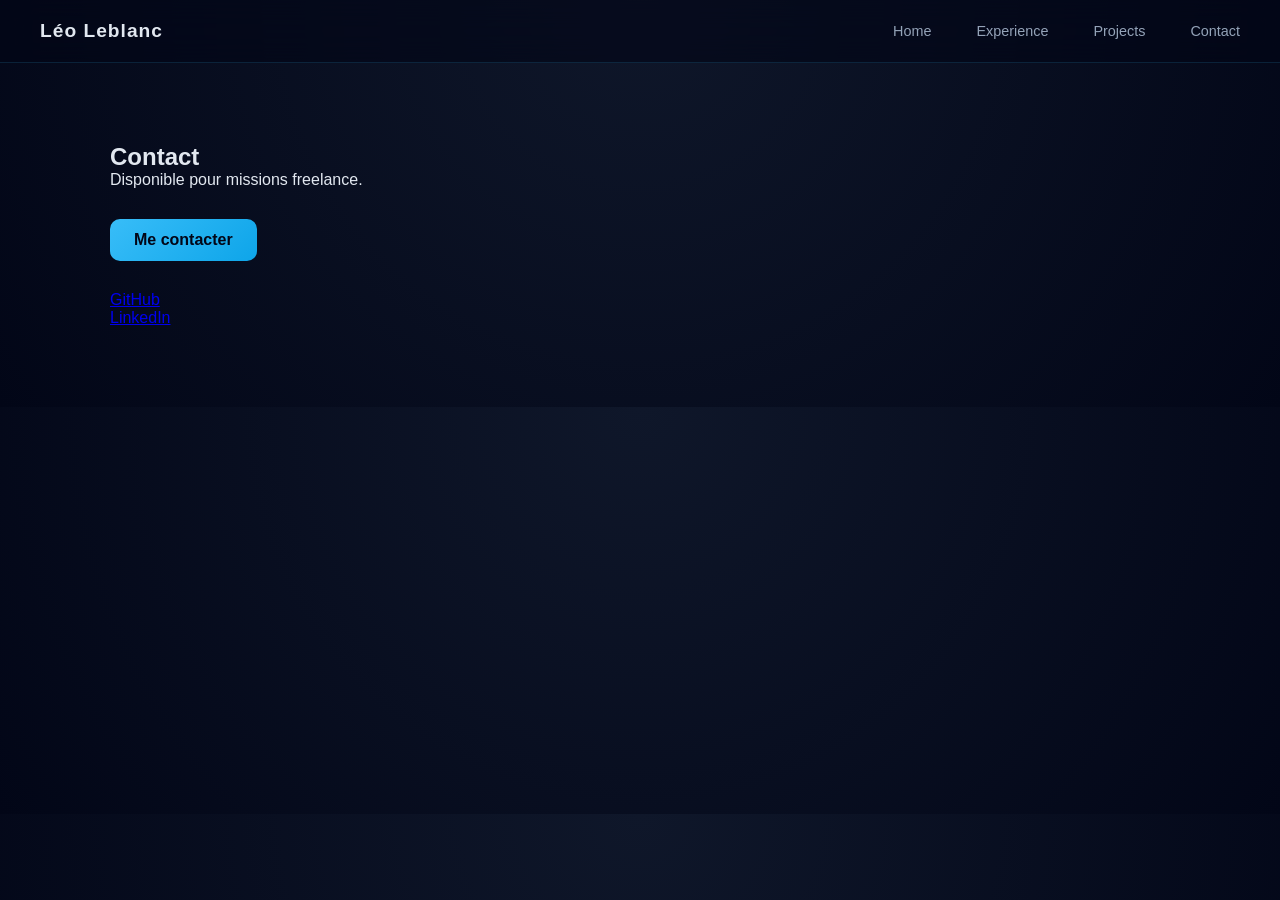
==== contact.html @ 94c40efe "Add Component, custom.js and experience" ====
<!DOCTYPE html>
<html lang="en">
<head>
    <meta charset="UTF-8">
    <meta name="viewport" content="width=device-width, initial-scale=1.0">
    <link rel="stylesheet" href="styles.css">
    <title>Document</title>
</head>
<body>


<div id="loader"></div>
<include-html src="/Components/header.html"></include-html>

<section class="container fade-in">
    <h1>Contact</h1>
    <p>Disponible pour missions freelance.</p>

    <a href="mailto:contact@leo.dev" class="btn">Me contacter</a>

    <div style="margin-top:30px">
        <a href="https://github.com/LLeblanc28">GitHub</a><br>
        <a href="https://www.linkedin.com/in/l%C3%A9o-leblanc-750685290/">LinkedIn</a>
    </div>
</section>

</body>
    <script src="custom.js"></script>
</html>
---- styles.css ----
* {
    margin: 0;
    padding: 0;
    box-sizing: border-box;
    font-family: Inter, sans-serif
}

body {
    background: radial-gradient(circle at top, #0f172a, #020617);
    color: #e2e8f0
}

header {
    display: flex;
    justify-content: space-between;
    align-items: center;
    padding: 20px 40px;
    position: sticky;
    top: 0;
    background: rgba(2, 6, 23, .6);
    backdrop-filter: blur(16px);
    border-bottom: 1px solid rgba(56, 189, 248, 0.15);
    z-index: 1000;
}

header h2 {
    font-size: 1.2rem;
    font-weight: 600;
    letter-spacing: 1px;
    color: #e2e8f0;
}

nav {
    display: flex;
    align-items: center;
    gap: 25px;
}

nav a {
    position: relative;
    color: #94a3b8;
    text-decoration: none;
    font-size: 0.95rem;
    transition: 0.3s;
}

nav a::after {
    content: "";
    position: absolute;
    left: 0;
    bottom: -6px;
    width: 0%;
    height: 2px;
    background: #38bdf8;
    transition: 0.3s;
    border-radius: 10px;
}

nav a:hover {
    color: #e2e8f0;
}

nav a:hover::after {
    width: 100%;
}

nav a.active {
    color: #38bdf8;
}

nav a.active::after {
    width: 100%;
}

nav a {
    margin-left: 20px;
    color: #94a3b8;
    text-decoration: none;
    font-size: 0.9rem
}

nav a:hover {
    color: #38bdf8
}



.container {
    max-width: 1100px;
    margin: auto;
    padding: 80px 20px
}

.hero {
    display: grid;
    grid-template-columns: 1fr;
    gap: 30px;
    text-align: center;
}

.hero h1 {
    font-size: 2.8rem
}

.hero span {
    color: #38bdf8
}

.subtitle {
    color: #94a3b8
}

.card {
    background: rgba(15, 23, 42, .6);
    border: 1px solid #1e293b;
    border-radius: 16px;
    padding: 15px;
    backdrop-filter: blur(10px);
    transition: .3s;
}

.card:hover {
    transform: translateY(-6px);
    border-color: #38bdf8;
    box-shadow: 0 15px 40px rgba(56, 189, 248, .15);
}

.grid {
    display: grid;
    grid-template-columns: repeat(auto-fit, minmax(260px, 1fr));
    gap: 20px;
    margin-top: 40px;
}

.stack {
    display: flex;
    flex-wrap: wrap;
    gap: 10px;
    margin-top: 15px
}

.stack span {
    padding: 8px 14px;
    border-radius: 20px;
    background: #020617;
    border: 1px solid #1e293b;
    font-size: .8rem;
}

.timeline {
    margin-top: 40px;
    display: grid;
    gap: 20px;
}

.timeline .item {
    padding: 20px;
    border-left: 3px solid #38bdf8;
    background: #020617;
    border-radius: 10px;
}

.btn {
    display: inline-block;
    margin-top: 30px;
    padding: 12px 24px;
    border-radius: 10px;
    background: linear-gradient(135deg, #38bdf8, #0ea5e9);
    color: #020617;
    font-weight: bold;
    text-decoration: none;
}

.fade-in {
    opacity: 0;
    transform: translateY(20px);
    animation: fadeIn 1s forwards
}

@keyframes fadeIn {
    to {
        opacity: 1;
        transform: none
    }
}

@media(max-width:768px) {
    header {
        flex-direction: column;
        gap: 10px
    }

    .hero h1 {
        font-size: 2rem
    }
}
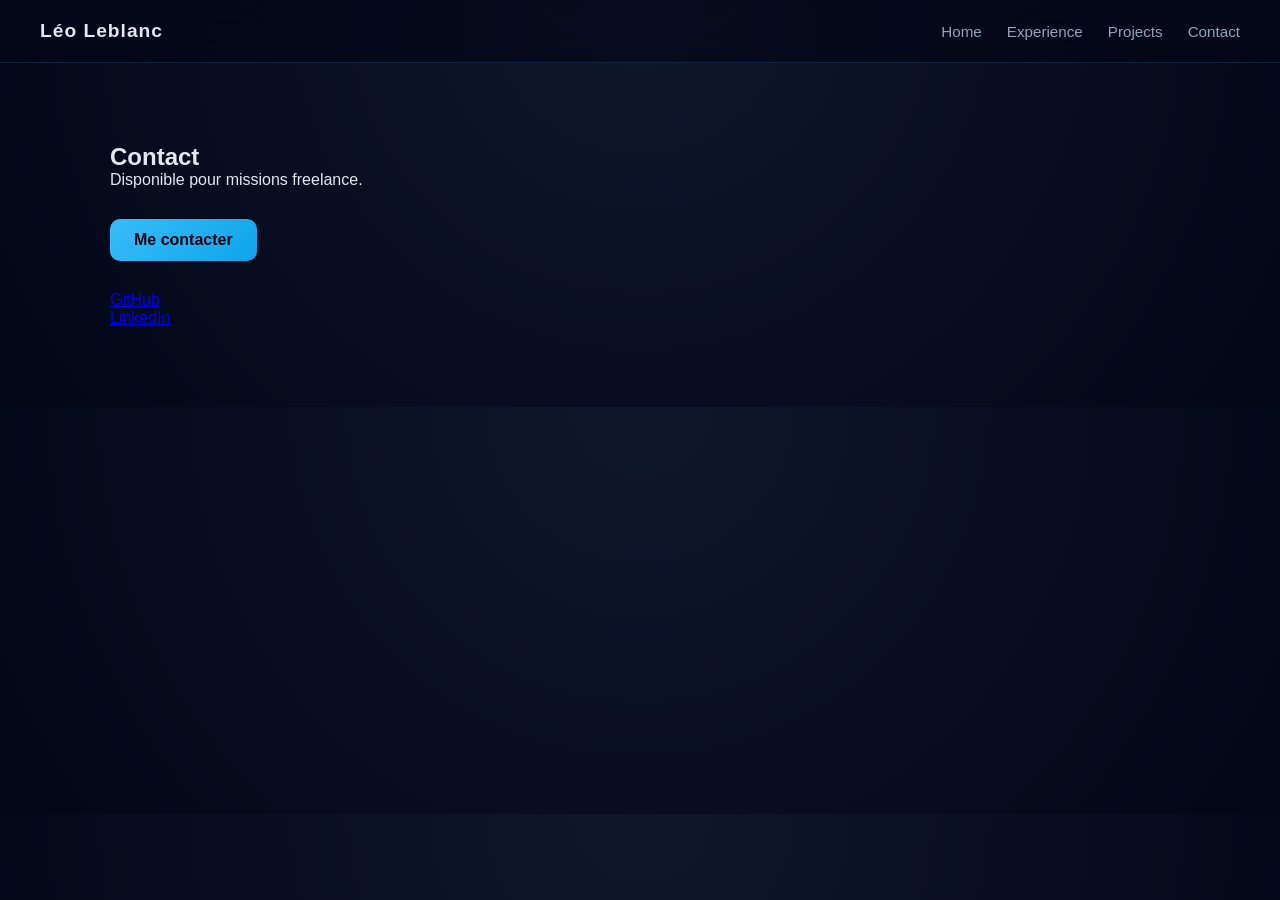
==== commit b24f97ba: "fix" ====
--- a/contact.html
+++ b/contact.html
@@ -1,16 +1,16 @@
 <!DOCTYPE html>
-<html lang="en">
+<html lang="fr">
 <head>
     <meta charset="UTF-8">
     <meta name="viewport" content="width=device-width, initial-scale=1.0">
     <link rel="stylesheet" href="styles.css">
-    <title>Document</title>
+    <title>Contact</title>
 </head>
 <body>
 
 
 <div id="loader"></div>
-<include-html src="/Components/header.html"></include-html>
+<include-html src="header.html"></include-html>
 
 <section class="container fade-in">
     <h1>Contact</h1>
--- a/styles.css
+++ b/styles.css
@@ -71,18 +71,6 @@
 nav a.active::after {
     width: 100%;
 }
-
-nav a {
-    margin-left: 20px;
-    color: #94a3b8;
-    text-decoration: none;
-    font-size: 0.9rem
-}
-
-nav a:hover {
-    color: #38bdf8
-}
-
 
 
 .container {
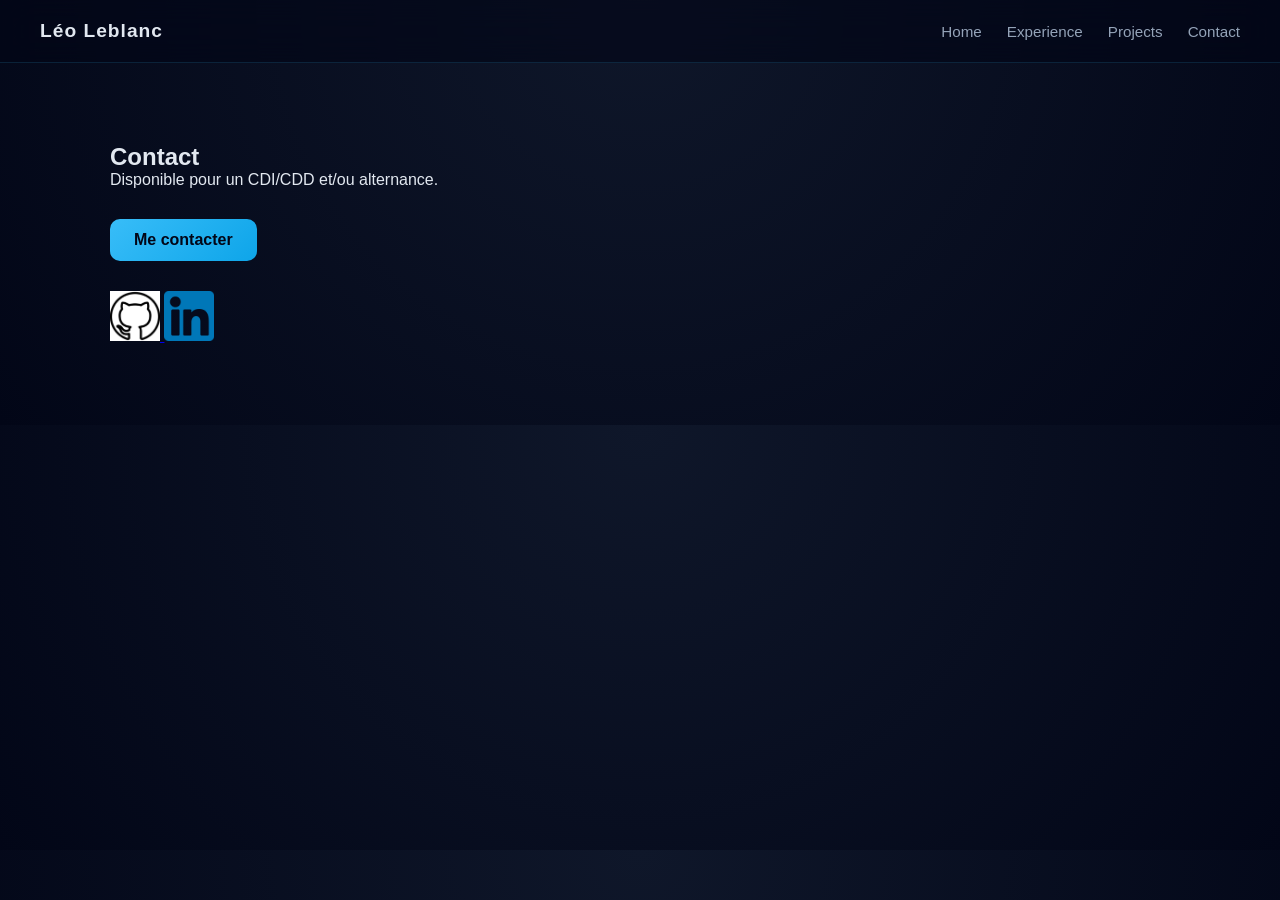
==== commit fb956697: "fixes" ====
--- a/contact.html
+++ b/contact.html
@@ -14,13 +14,13 @@
 
 <section class="container fade-in">
     <h1>Contact</h1>
-    <p>Disponible pour missions freelance.</p>
+    <p>Disponible pour un CDI/CDD et/ou alternance.</p>
 
     <a href="mailto:contact@leo.dev" class="btn">Me contacter</a>
 
     <div style="margin-top:30px">
-        <a href="https://github.com/LLeblanc28">GitHub</a><br>
-        <a href="https://www.linkedin.com/in/l%C3%A9o-leblanc-750685290/">LinkedIn</a>
+        <a href="https://github.com/LLeblanc28" src=""><img src="assets/github.webp" height="50px" width="50px" alt="github logo"> </a>
+        <a href="https://www.linkedin.com/in/l%C3%A9o-leblanc-750685290/"><img src="assets/linkedin.webp" height="50px" width="50px" alt="linkedin logo"></a>
     </div>
 </section>
 
--- a/styles.css
+++ b/styles.css
@@ -28,6 +28,19 @@
     font-weight: 600;
     letter-spacing: 1px;
     color: #e2e8f0;
+}
+
+h3 {
+    font-size: 1.5rem;
+    font-weight: 600;
+    text-decoration: underline;
+    margin: 10px;
+}
+
+h4{
+    font-size: 1.2rem;
+    font-weight: 600;
+    text-decoration: underline;
 }
 
 nav {
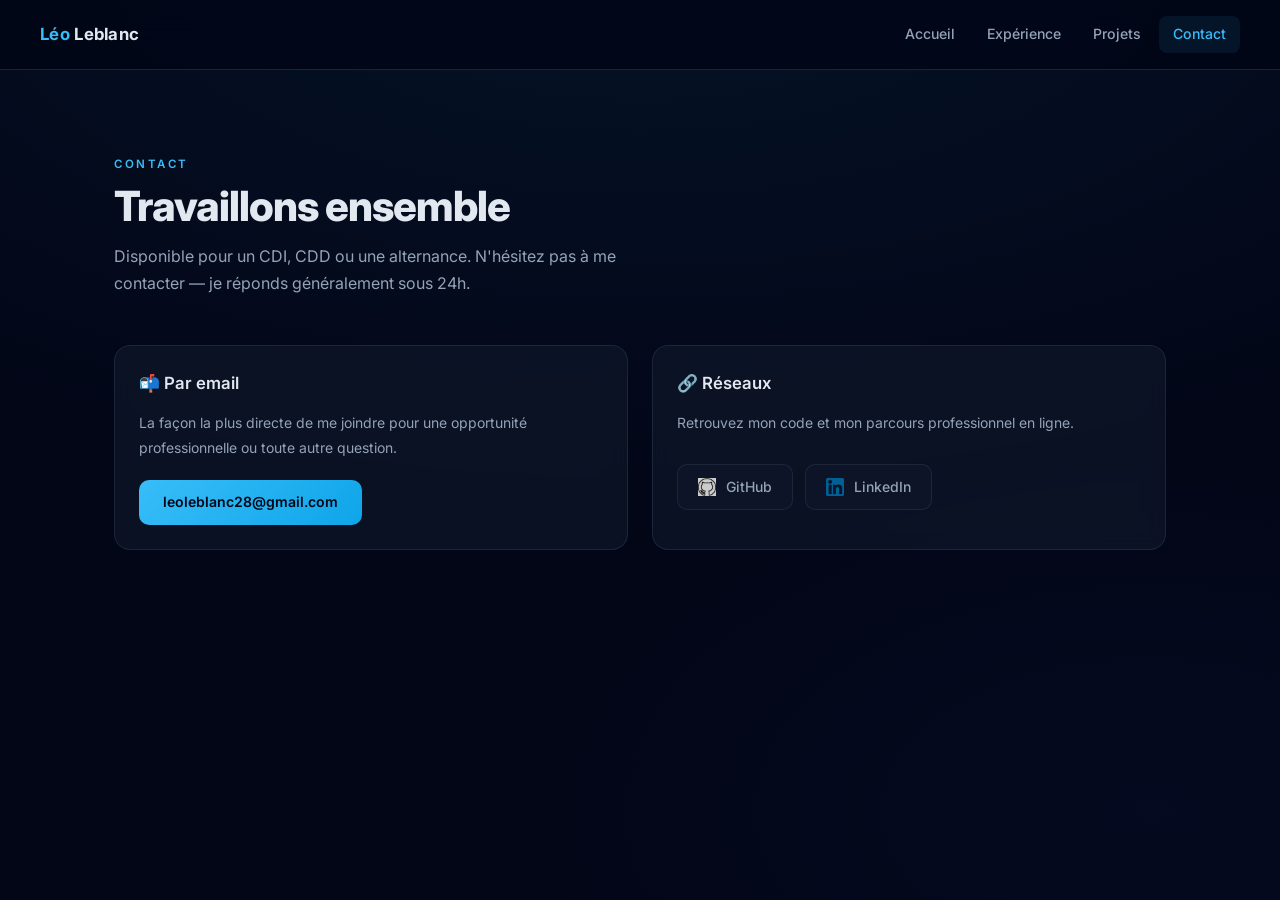
==== commit bd06055b: "Redesign portfolio — structure, design system, bug fixes - Réécriture complète de styles.css : CSS c" ====
--- a/contact.html
+++ b/contact.html
@@ -4,26 +4,56 @@
     <meta charset="UTF-8">
     <meta name="viewport" content="width=device-width, initial-scale=1.0">
     <link rel="stylesheet" href="styles.css">
-    <title>Contact</title>
+    <title>Léo Leblanc — Contact</title>
 </head>
 <body>
-
 
 <div id="loader"></div>
 <include-html src="header.html"></include-html>
 
 <section class="container fade-in">
-    <h1>Contact</h1>
-    <p>Disponible pour un CDI/CDD et/ou alternance.</p>
 
-    <a href="mailto:contact@leo.dev" class="btn">Me contacter</a>
+    <span class="section-label">Contact</span>
+    <h1 class="page-title">Travaillons ensemble</h1>
+    <p class="page-subtitle">
+        Disponible pour un CDI, CDD ou une alternance. N'hésitez pas à me contacter —
+        je réponds généralement sous 24h.
+    </p>
 
-    <div style="margin-top:30px">
-        <a href="https://github.com/LLeblanc28" src=""><img src="assets/github.webp" height="50px" width="50px" alt="github logo"> </a>
-        <a href="https://www.linkedin.com/in/l%C3%A9o-leblanc-750685290/"><img src="assets/linkedin.webp" height="50px" width="50px" alt="linkedin logo"></a>
+    <div class="grid-2" style="margin-top: 48px;">
+
+        <div class="card reveal">
+            <h3>📬 Par email</h3>
+            <p style="margin-bottom: 20px;">
+                La façon la plus directe de me joindre pour une opportunité
+                professionnelle ou toute autre question.
+            </p>
+            <a href="mailto:leoleblanc28@gmail.com" class="btn">
+                leoleblanc28@gmail.com
+            </a>
+        </div>
+
+        <div class="card reveal" style="transition-delay: 0.1s;">
+            <h3>🔗 Réseaux</h3>
+            <p style="margin-bottom: 20px;">
+                Retrouvez mon code et mon parcours professionnel en ligne.
+            </p>
+            <div class="social-links">
+                <a href="https://github.com/LLeblanc28" class="social-link" target="_blank" rel="noopener">
+                    <img src="assets/github.webp" alt="GitHub">
+                    GitHub
+                </a>
+                <a href="https://www.linkedin.com/in/l%C3%A9o-leblanc-750685290/" class="social-link" target="_blank" rel="noopener">
+                    <img src="assets/linkedin.webp" alt="LinkedIn">
+                    LinkedIn
+                </a>
+            </div>
+        </div>
+
     </div>
+
 </section>
 
+<script src="custom.js"></script>
 </body>
-    <script src="custom.js"></script>
-</html>+</html>
--- a/styles.css
+++ b/styles.css
@@ -1,197 +1,580 @@
+@import url('https://fonts.googleapis.com/css2?family=Inter:wght@300;400;500;600;700;800&display=swap');
+
+:root {
+  --bg-primary: #020617;
+  --bg-secondary: #0f172a;
+  --bg-card: rgba(15, 23, 42, 0.7);
+  --border: rgba(30, 41, 59, 0.9);
+  --border-hover: rgba(56, 189, 248, 0.45);
+  --accent: #38bdf8;
+  --accent-dark: #0ea5e9;
+  --accent-glow: rgba(56, 189, 248, 0.12);
+  --accent-subtle: rgba(56, 189, 248, 0.08);
+  --text-primary: #e2e8f0;
+  --text-secondary: #94a3b8;
+  --text-muted: #475569;
+  --radius: 16px;
+  --radius-sm: 10px;
+  --ease: cubic-bezier(0.4, 0, 0.2, 1);
+  --transition: 0.3s var(--ease);
+}
+
 * {
-    margin: 0;
-    padding: 0;
-    box-sizing: border-box;
-    font-family: Inter, sans-serif
+  margin: 0;
+  padding: 0;
+  box-sizing: border-box;
+}
+
+html {
+  scroll-behavior: smooth;
 }
 
 body {
-    background: radial-gradient(circle at top, #0f172a, #020617);
-    color: #e2e8f0
-}
+  font-family: 'Inter', system-ui, sans-serif;
+  background-color: var(--bg-primary);
+  background-image:
+    radial-gradient(ellipse 90% 60% at 50% -5%, rgba(56, 189, 248, 0.07), transparent),
+    radial-gradient(ellipse 50% 40% at 90% 90%, rgba(99, 102, 241, 0.04), transparent);
+  color: var(--text-primary);
+  min-height: 100vh;
+  line-height: 1.6;
+  -webkit-font-smoothing: antialiased;
+}
+
+::-webkit-scrollbar { width: 5px; }
+::-webkit-scrollbar-track { background: var(--bg-primary); }
+::-webkit-scrollbar-thumb { background: var(--border); border-radius: 4px; }
+::-webkit-scrollbar-thumb:hover { background: var(--text-muted); }
+
+/* ─── Header ─────────────────────────────────── */
 
 header {
-    display: flex;
-    justify-content: space-between;
-    align-items: center;
-    padding: 20px 40px;
-    position: sticky;
-    top: 0;
-    background: rgba(2, 6, 23, .6);
-    backdrop-filter: blur(16px);
-    border-bottom: 1px solid rgba(56, 189, 248, 0.15);
-    z-index: 1000;
-}
-
-header h2 {
-    font-size: 1.2rem;
-    font-weight: 600;
-    letter-spacing: 1px;
-    color: #e2e8f0;
-}
-
-h3 {
-    font-size: 1.5rem;
-    font-weight: 600;
-    text-decoration: underline;
-    margin: 10px;
-}
-
-h4{
-    font-size: 1.2rem;
-    font-weight: 600;
-    text-decoration: underline;
-}
+  display: flex;
+  justify-content: space-between;
+  align-items: center;
+  padding: 16px 40px;
+  position: sticky;
+  top: 0;
+  background: rgba(2, 6, 23, 0.88);
+  backdrop-filter: blur(20px);
+  -webkit-backdrop-filter: blur(20px);
+  border-bottom: 1px solid var(--border);
+  z-index: 1000;
+}
+
+.logo {
+  font-size: 1.05rem;
+  font-weight: 700;
+  color: var(--text-primary);
+  text-decoration: none;
+  letter-spacing: 0.3px;
+}
+
+.logo .accent { color: var(--accent); }
 
 nav {
-    display: flex;
-    align-items: center;
-    gap: 25px;
+  display: flex;
+  align-items: center;
+  gap: 4px;
 }
 
 nav a {
-    position: relative;
-    color: #94a3b8;
-    text-decoration: none;
-    font-size: 0.95rem;
-    transition: 0.3s;
-}
-
-nav a::after {
-    content: "";
-    position: absolute;
-    left: 0;
-    bottom: -6px;
-    width: 0%;
-    height: 2px;
-    background: #38bdf8;
-    transition: 0.3s;
-    border-radius: 10px;
+  color: var(--text-secondary);
+  text-decoration: none;
+  font-size: 0.88rem;
+  font-weight: 500;
+  padding: 7px 14px;
+  border-radius: 8px;
+  transition: var(--transition);
 }
 
 nav a:hover {
-    color: #e2e8f0;
-}
-
-nav a:hover::after {
-    width: 100%;
+  color: var(--text-primary);
+  background: rgba(255, 255, 255, 0.05);
 }
 
 nav a.active {
-    color: #38bdf8;
-}
-
-nav a.active::after {
-    width: 100%;
-}
-
+  color: var(--accent);
+  background: var(--accent-subtle);
+}
+
+/* ─── Layout ──────────────────────────────────── */
 
 .container {
-    max-width: 1100px;
-    margin: auto;
-    padding: 80px 20px
-}
+  max-width: 1100px;
+  margin: 0 auto;
+  padding: 80px 24px;
+}
+
+/* ─── Hero ────────────────────────────────────── */
 
 .hero {
-    display: grid;
-    grid-template-columns: 1fr;
-    gap: 30px;
-    text-align: center;
+  max-width: 1100px;
+  margin: 0 auto;
+  padding: 100px 24px 72px;
+  display: flex;
+  flex-direction: column;
+  align-items: flex-start;
+  gap: 20px;
+}
+
+.hero-badge {
+  display: inline-flex;
+  align-items: center;
+  gap: 8px;
+  padding: 5px 14px 5px 10px;
+  background: var(--accent-subtle);
+  border: 1px solid rgba(56, 189, 248, 0.2);
+  border-radius: 100px;
+  font-size: 0.78rem;
+  font-weight: 500;
+  color: var(--accent);
+  letter-spacing: 0.3px;
+}
+
+.hero-badge::before {
+  content: '';
+  width: 6px;
+  height: 6px;
+  background: var(--accent);
+  border-radius: 50%;
+  animation: pulse 2.4s ease-in-out infinite;
+  flex-shrink: 0;
 }
 
 .hero h1 {
-    font-size: 2.8rem
-}
-
-.hero span {
-    color: #38bdf8
-}
-
-.subtitle {
-    color: #94a3b8
-}
+  font-size: 4.2rem;
+  font-weight: 800;
+  line-height: 1.05;
+  letter-spacing: -2px;
+  color: var(--text-primary);
+}
+
+.hero h1 .gradient {
+  background: linear-gradient(135deg, #38bdf8 0%, #818cf8 60%, #c084fc 100%);
+  -webkit-background-clip: text;
+  -webkit-text-fill-color: transparent;
+  background-clip: text;
+}
+
+.hero-desc {
+  font-size: 1.1rem;
+  color: var(--text-secondary);
+  max-width: 480px;
+  line-height: 1.75;
+}
+
+.hero-actions {
+  display: flex;
+  gap: 12px;
+  flex-wrap: wrap;
+  margin-top: 4px;
+}
+
+/* ─── Section Title ───────────────────────────── */
+
+.section-label {
+  display: inline-block;
+  font-size: 0.72rem;
+  font-weight: 600;
+  letter-spacing: 2.5px;
+  text-transform: uppercase;
+  color: var(--accent);
+  margin-bottom: 10px;
+}
+
+.page-title {
+  font-size: 2.6rem;
+  font-weight: 800;
+  letter-spacing: -1px;
+  line-height: 1.15;
+  margin-bottom: 12px;
+}
+
+.page-subtitle {
+  font-size: 1rem;
+  color: var(--text-secondary);
+  max-width: 540px;
+  line-height: 1.7;
+}
+
+/* ─── Cards ───────────────────────────────────── */
 
 .card {
-    background: rgba(15, 23, 42, .6);
-    border: 1px solid #1e293b;
-    border-radius: 16px;
-    padding: 15px;
-    backdrop-filter: blur(10px);
-    transition: .3s;
+  background: var(--bg-card);
+  border: 1px solid var(--border);
+  border-radius: var(--radius);
+  padding: 24px;
+  backdrop-filter: blur(10px);
+  -webkit-backdrop-filter: blur(10px);
+  transition: transform var(--transition), border-color var(--transition), box-shadow var(--transition);
+  position: relative;
+  overflow: hidden;
+}
+
+.card::after {
+  content: '';
+  position: absolute;
+  inset: 0;
+  border-radius: inherit;
+  background: linear-gradient(135deg, rgba(56, 189, 248, 0.04) 0%, transparent 60%);
+  opacity: 0;
+  transition: opacity var(--transition);
+  pointer-events: none;
 }
 
 .card:hover {
-    transform: translateY(-6px);
-    border-color: #38bdf8;
-    box-shadow: 0 15px 40px rgba(56, 189, 248, .15);
-}
+  transform: translateY(-4px);
+  border-color: var(--border-hover);
+  box-shadow: 0 16px 48px rgba(56, 189, 248, 0.08), 0 4px 16px rgba(0, 0, 0, 0.25);
+}
+
+.card:hover::after { opacity: 1; }
+
+.card h3 {
+  font-size: 1.05rem;
+  font-weight: 600;
+  margin-bottom: 14px;
+  color: var(--text-primary);
+  display: flex;
+  align-items: center;
+  gap: 8px;
+}
+
+/* ─── Grid ────────────────────────────────────── */
 
 .grid {
-    display: grid;
-    grid-template-columns: repeat(auto-fit, minmax(260px, 1fr));
-    gap: 20px;
-    margin-top: 40px;
-}
+  display: grid;
+  grid-template-columns: repeat(auto-fit, minmax(280px, 1fr));
+  gap: 20px;
+}
+
+.grid-2 {
+  display: grid;
+  grid-template-columns: repeat(auto-fit, minmax(340px, 1fr));
+  gap: 24px;
+}
+
+/* ─── Stack Tags ──────────────────────────────── */
 
 .stack {
-    display: flex;
-    flex-wrap: wrap;
+  display: flex;
+  flex-wrap: wrap;
+  gap: 7px;
+  margin-top: 16px;
+}
+
+.stack span {
+  padding: 4px 11px;
+  border-radius: 100px;
+  background: rgba(56, 189, 248, 0.07);
+  border: 1px solid rgba(56, 189, 248, 0.14);
+  font-size: 0.73rem;
+  font-weight: 500;
+  color: var(--accent);
+  letter-spacing: 0.2px;
+  transition: var(--transition);
+}
+
+.stack span:hover {
+  background: rgba(56, 189, 248, 0.14);
+  border-color: rgba(56, 189, 248, 0.3);
+}
+
+/* ─── Timeline ────────────────────────────────── */
+
+.timeline {
+  display: flex;
+  flex-direction: column;
+  gap: 8px;
+  margin-top: 14px;
+}
+
+.timeline .item {
+  padding: 9px 14px 9px 18px;
+  border-left: 2px solid rgba(56, 189, 248, 0.25);
+  background: rgba(2, 6, 23, 0.5);
+  border-radius: 0 8px 8px 0;
+  font-size: 0.875rem;
+  color: var(--text-secondary);
+  position: relative;
+  transition: var(--transition);
+}
+
+.timeline .item::before {
+  content: '';
+  position: absolute;
+  left: -5px;
+  top: 50%;
+  transform: translateY(-50%);
+  width: 7px;
+  height: 7px;
+  background: var(--accent);
+  border-radius: 50%;
+  border: 2px solid var(--bg-primary);
+}
+
+.timeline .item:hover {
+  border-left-color: var(--accent);
+  color: var(--text-primary);
+  background: rgba(56, 189, 248, 0.04);
+}
+
+/* ─── Buttons ─────────────────────────────────── */
+
+.btn {
+  display: inline-flex;
+  align-items: center;
+  gap: 8px;
+  padding: 11px 24px;
+  border-radius: var(--radius-sm);
+  background: linear-gradient(135deg, #38bdf8, #0ea5e9);
+  color: #020617;
+  font-weight: 600;
+  font-size: 0.88rem;
+  text-decoration: none;
+  transition: transform var(--transition), box-shadow var(--transition);
+  position: relative;
+}
+
+.btn:hover {
+  transform: translateY(-2px);
+  box-shadow: 0 8px 28px rgba(56, 189, 248, 0.32);
+}
+
+.btn-outline {
+  background: transparent;
+  border: 1px solid var(--border-hover);
+  color: var(--accent);
+  padding: 10px 23px;
+}
+
+.btn-outline:hover {
+  background: var(--accent-subtle);
+  box-shadow: 0 8px 28px rgba(56, 189, 248, 0.1);
+}
+
+/* ─── Project Cards ───────────────────────────── */
+
+.project-number {
+  font-size: 0.72rem;
+  font-weight: 700;
+  color: var(--accent);
+  letter-spacing: 2px;
+  opacity: 0.6;
+  margin-bottom: 10px;
+  display: block;
+}
+
+.project-img {
+  width: 100%;
+  height: 180px;
+  object-fit: cover;
+  border-radius: 10px;
+  margin-bottom: 18px;
+  border: 1px solid var(--border);
+  display: block;
+}
+
+.project-img-placeholder {
+  width: 100%;
+  height: 160px;
+  border-radius: 10px;
+  margin-bottom: 18px;
+  background: linear-gradient(135deg, rgba(56, 189, 248, 0.05), rgba(129, 140, 248, 0.05));
+  border: 1px dashed var(--border);
+  display: flex;
+  align-items: center;
+  justify-content: center;
+  font-size: 2rem;
+  color: var(--text-muted);
+}
+
+.card p {
+  font-size: 0.875rem;
+  color: var(--text-secondary);
+  line-height: 1.75;
+}
+
+/* ─── Experience Cards ────────────────────────── */
+
+.company-logo {
+  height: 38px;
+  width: auto;
+  max-width: 160px;
+  object-fit: contain;
+  filter: brightness(0.85) saturate(0.9);
+  margin-bottom: 18px;
+  display: block;
+}
+
+.missions-label {
+  font-size: 0.72rem;
+  font-weight: 700;
+  text-transform: uppercase;
+  letter-spacing: 1.5px;
+  color: var(--text-muted);
+  margin-top: 20px;
+  margin-bottom: 0;
+}
+
+/* ─── Contact ─────────────────────────────────── */
+
+.contact-info {
+  display: flex;
+  flex-direction: column;
+  gap: 16px;
+  margin-top: 32px;
+}
+
+.social-links {
+  display: flex;
+  flex-wrap: wrap;
+  gap: 12px;
+  margin-top: 28px;
+}
+
+.social-link {
+  display: inline-flex;
+  align-items: center;
+  gap: 10px;
+  padding: 11px 20px;
+  background: var(--bg-card);
+  border: 1px solid var(--border);
+  border-radius: var(--radius-sm);
+  color: var(--text-secondary);
+  text-decoration: none;
+  font-size: 0.875rem;
+  font-weight: 500;
+  transition: var(--transition);
+}
+
+.social-link img {
+  width: 18px;
+  height: 18px;
+  object-fit: contain;
+  filter: brightness(0.8);
+}
+
+.social-link:hover {
+  color: var(--text-primary);
+  border-color: var(--border-hover);
+  transform: translateY(-2px);
+  box-shadow: 0 6px 20px rgba(56, 189, 248, 0.08);
+}
+
+/* ─── Divider ─────────────────────────────────── */
+
+.divider {
+  border: none;
+  border-top: 1px solid var(--border);
+  margin: 56px 0;
+}
+
+/* ─── Scroll Reveal ───────────────────────────── */
+
+.reveal {
+  opacity: 0;
+  transform: translateY(28px);
+  transition: opacity 0.65s var(--ease), transform 0.65s var(--ease);
+}
+
+.reveal.visible {
+  opacity: 1;
+  transform: none;
+}
+
+.stagger > * {
+  opacity: 0;
+  transform: translateY(20px);
+  transition: opacity 0.55s var(--ease), transform 0.55s var(--ease);
+}
+
+.stagger.visible > *:nth-child(1) { opacity: 1; transform: none; transition-delay: 0.05s; }
+.stagger.visible > *:nth-child(2) { opacity: 1; transform: none; transition-delay: 0.12s; }
+.stagger.visible > *:nth-child(3) { opacity: 1; transform: none; transition-delay: 0.19s; }
+.stagger.visible > *:nth-child(4) { opacity: 1; transform: none; transition-delay: 0.26s; }
+.stagger.visible > *:nth-child(5) { opacity: 1; transform: none; transition-delay: 0.33s; }
+
+/* ─── Page Load Fade ──────────────────────────── */
+
+.fade-in {
+  animation: fadeIn 0.7s var(--ease) both;
+}
+
+/* ─── Loader ──────────────────────────────────── */
+
+#loader {
+  position: fixed;
+  inset: 0;
+  background: var(--bg-primary);
+  display: flex;
+  align-items: center;
+  justify-content: center;
+  z-index: 9999;
+  animation: fadeOut 0.4s var(--ease) forwards;
+  animation-delay: 0.35s;
+}
+
+#loader::after {
+  content: '';
+  width: 34px;
+  height: 34px;
+  border: 2.5px solid rgba(56, 189, 248, 0.2);
+  border-top-color: var(--accent);
+  border-radius: 50%;
+  animation: spin 0.75s linear infinite;
+}
+
+/* ─── Keyframes ───────────────────────────────── */
+
+@keyframes spin {
+  to { transform: rotate(360deg); }
+}
+
+@keyframes fadeOut {
+  to { opacity: 0; visibility: hidden; pointer-events: none; }
+}
+
+@keyframes fadeIn {
+  from { opacity: 0; transform: translateY(18px); }
+  to   { opacity: 1; transform: none; }
+}
+
+@keyframes pulse {
+  0%, 100% { opacity: 1; transform: scale(1); }
+  50%       { opacity: 0.4; transform: scale(0.75); }
+}
+
+/* ─── Responsive ──────────────────────────────── */
+
+@media (max-width: 1024px) {
+  .grid-2 { grid-template-columns: 1fr; }
+}
+
+@media (max-width: 768px) {
+  header {
+    padding: 14px 20px;
+    flex-direction: column;
     gap: 10px;
-    margin-top: 15px
-}
-
-.stack span {
-    padding: 8px 14px;
-    border-radius: 20px;
-    background: #020617;
-    border: 1px solid #1e293b;
-    font-size: .8rem;
-}
-
-.timeline {
-    margin-top: 40px;
-    display: grid;
-    gap: 20px;
-}
-
-.timeline .item {
-    padding: 20px;
-    border-left: 3px solid #38bdf8;
-    background: #020617;
-    border-radius: 10px;
-}
-
-.btn {
-    display: inline-block;
-    margin-top: 30px;
-    padding: 12px 24px;
-    border-radius: 10px;
-    background: linear-gradient(135deg, #38bdf8, #0ea5e9);
-    color: #020617;
-    font-weight: bold;
-    text-decoration: none;
-}
-
-.fade-in {
-    opacity: 0;
-    transform: translateY(20px);
-    animation: fadeIn 1s forwards
-}
-
-@keyframes fadeIn {
-    to {
-        opacity: 1;
-        transform: none
-    }
-}
-
-@media(max-width:768px) {
-    header {
-        flex-direction: column;
-        gap: 10px
-    }
-
-    .hero h1 {
-        font-size: 2rem
-    }
-}+  }
+
+  .hero {
+    padding: 64px 20px 56px;
+  }
+
+  .hero h1 { font-size: 2.8rem; letter-spacing: -1px; }
+
+  .container { padding: 56px 20px; }
+
+  .page-title { font-size: 2rem; }
+}
+
+@media (max-width: 480px) {
+  .hero h1 { font-size: 2.2rem; letter-spacing: -0.5px; }
+
+  nav a { padding: 6px 10px; font-size: 0.82rem; }
+
+  .hero-actions { flex-direction: column; }
+  .hero-actions .btn, .hero-actions .btn-outline { text-align: center; justify-content: center; }
+}
